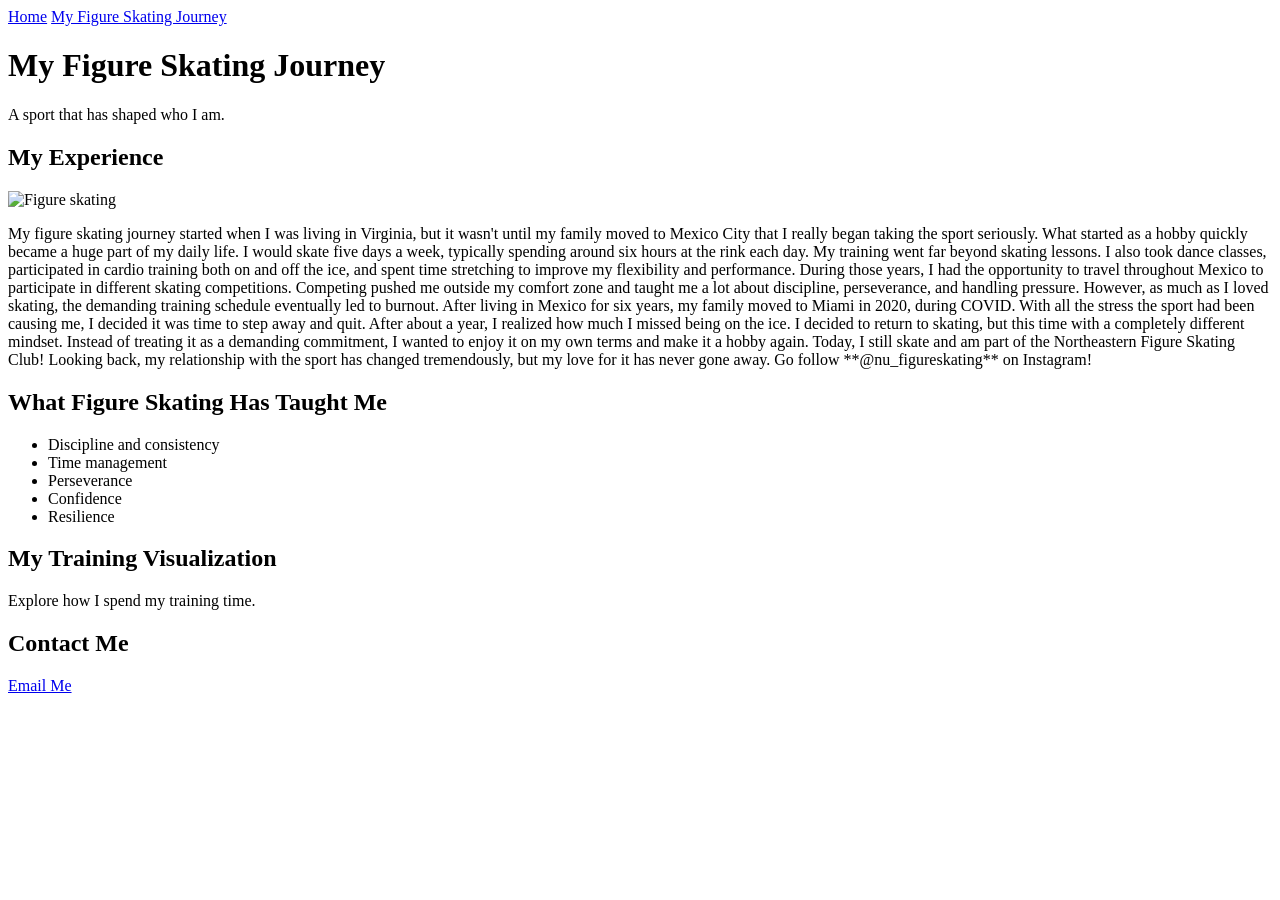
==== about.html @ 5efeaf84 "Create about.html" ====
<!DOCTYPE html>
<html lang="en">
<head>
    <meta charset="UTF-8">
    <meta name="viewport" content="width=device-width, initial-scale=1.0">
    <title>My Figure Skating Journey</title>

    <link rel="stylesheet" href="styles.css">

    <script src="https://d3js.org/d3.v7.min.js"></script>
</head>

<body>

    <!-- Navigation -->
    <nav>
        <a href="index.html">Home</a>
        <a href="about.html">My Figure Skating Journey</a>
    </nav>

    <!-- Page Header -->
    <header>
        <h1>My Figure Skating Journey</h1>
        <p>A sport that has shaped who I am.</p>
    </header>

    <!-- Main Content -->
    <main>
        <section>
            <h2>My Experience</h2>

            <img src="images/skating-interest.jpg"
                 alt="Figure skating">

            <p>
                My figure skating journey started when I was living in Virginia, but it wasn't until my family moved to Mexico City that I really began taking the sport seriously. What started as a hobby quickly became a huge part of my daily life. I would skate five days a week, typically spending around six hours at the rink each day. My training went far beyond skating lessons. I also took dance classes, participated in cardio training both on and off the ice, and spent time stretching to improve my flexibility and performance.

                During those years, I had the opportunity to travel throughout Mexico to participate in different skating competitions. Competing pushed me outside my comfort zone and taught me a lot about discipline, perseverance, and handling pressure. However, as much as I loved skating, the demanding training schedule eventually led to burnout. After living in Mexico for six years, my family moved to Miami in 2020, during COVID. With all the stress the sport had been causing me, I decided it was time to step away and quit.

                After about a year, I realized how much I missed being on the ice. I decided to return to skating, but this time with a completely different mindset. Instead of treating it as a demanding commitment, I wanted to enjoy it on my own terms and make it a hobby again.

                Today, I still skate and am part of the Northeastern Figure Skating Club! Looking back, my relationship with the sport has changed tremendously, but my love for it has never gone away. Go follow **@nu_figureskating** on Instagram!
            </p>
        </section>

        <section>
            <h2>What Figure Skating Has Taught Me</h2>

            <ul>
                <li>Discipline and consistency</li>
                <li>Time management</li>
                <li>Perseverance</li>
                <li>Confidence</li>
                <li>Resilience</li>
            </ul>
        </section>

        <section>
            <h2>My Training Visualization</h2>

            <p>
                Explore how I spend my training time.
            </p>

            <div id="myChart"></div>
        </section>
    </main>

    <!-- Contact Information -->
    <footer>
        <h2>Contact Me</h2>
        <a href="mailto:paredesrioboo.e@northeastern.edu">Email Me</a>
    </footer>

</body>
</html>
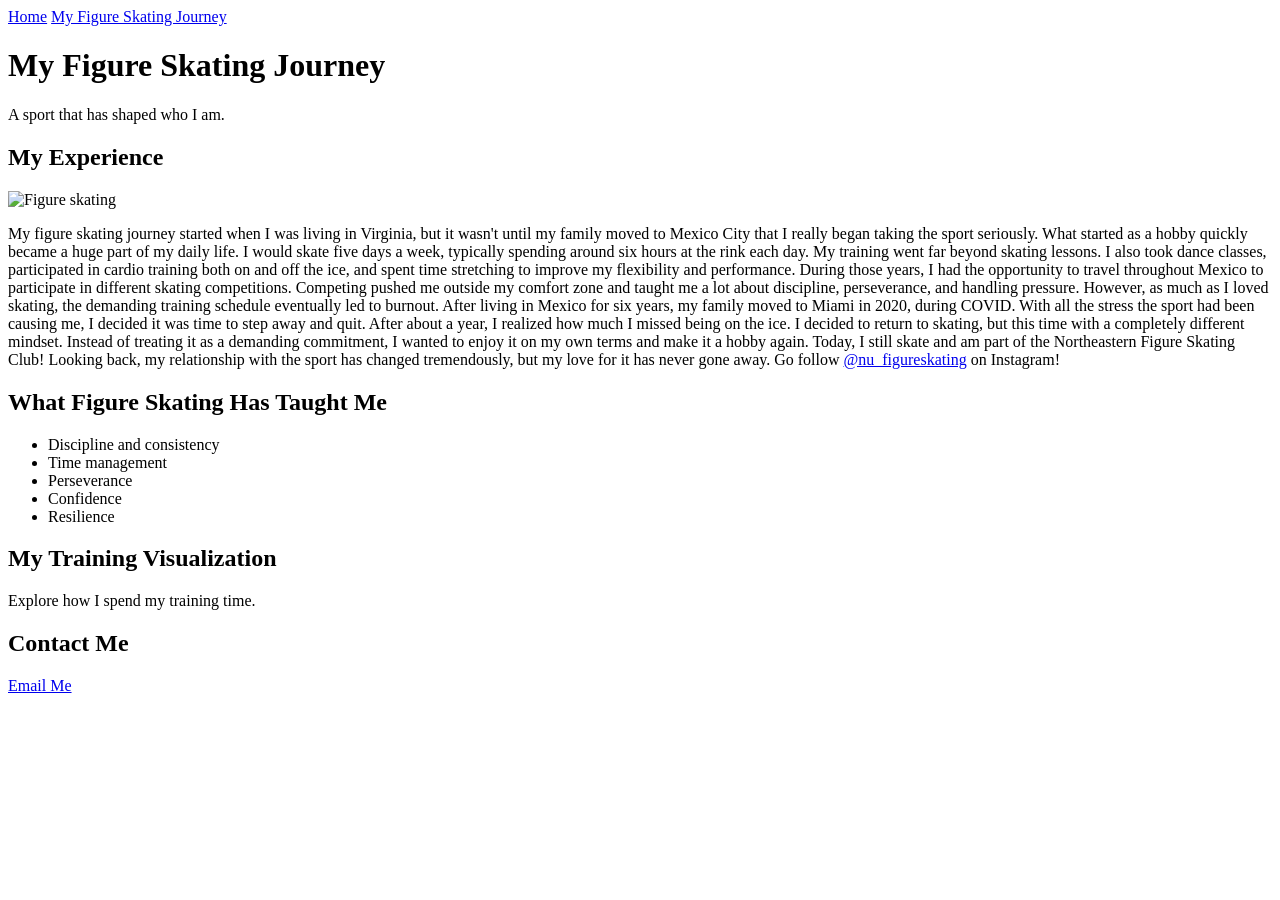
==== commit 10fd15da: "Update about.html" ====
--- a/about.html
+++ b/about.html
@@ -40,7 +40,7 @@
 
                 After about a year, I realized how much I missed being on the ice. I decided to return to skating, but this time with a completely different mindset. Instead of treating it as a demanding commitment, I wanted to enjoy it on my own terms and make it a hobby again.
 
-                Today, I still skate and am part of the Northeastern Figure Skating Club! Looking back, my relationship with the sport has changed tremendously, but my love for it has never gone away. Go follow **@nu_figureskating** on Instagram!
+                Today, I still skate and am part of the Northeastern Figure Skating Club! Looking back, my relationship with the sport has changed tremendously, but my love for it has never gone away. Go follow <a href="https://www.instagram.com/nu_figureskating/" target="_blank">@nu_figureskating</a> on Instagram!
             </p>
         </section>
 
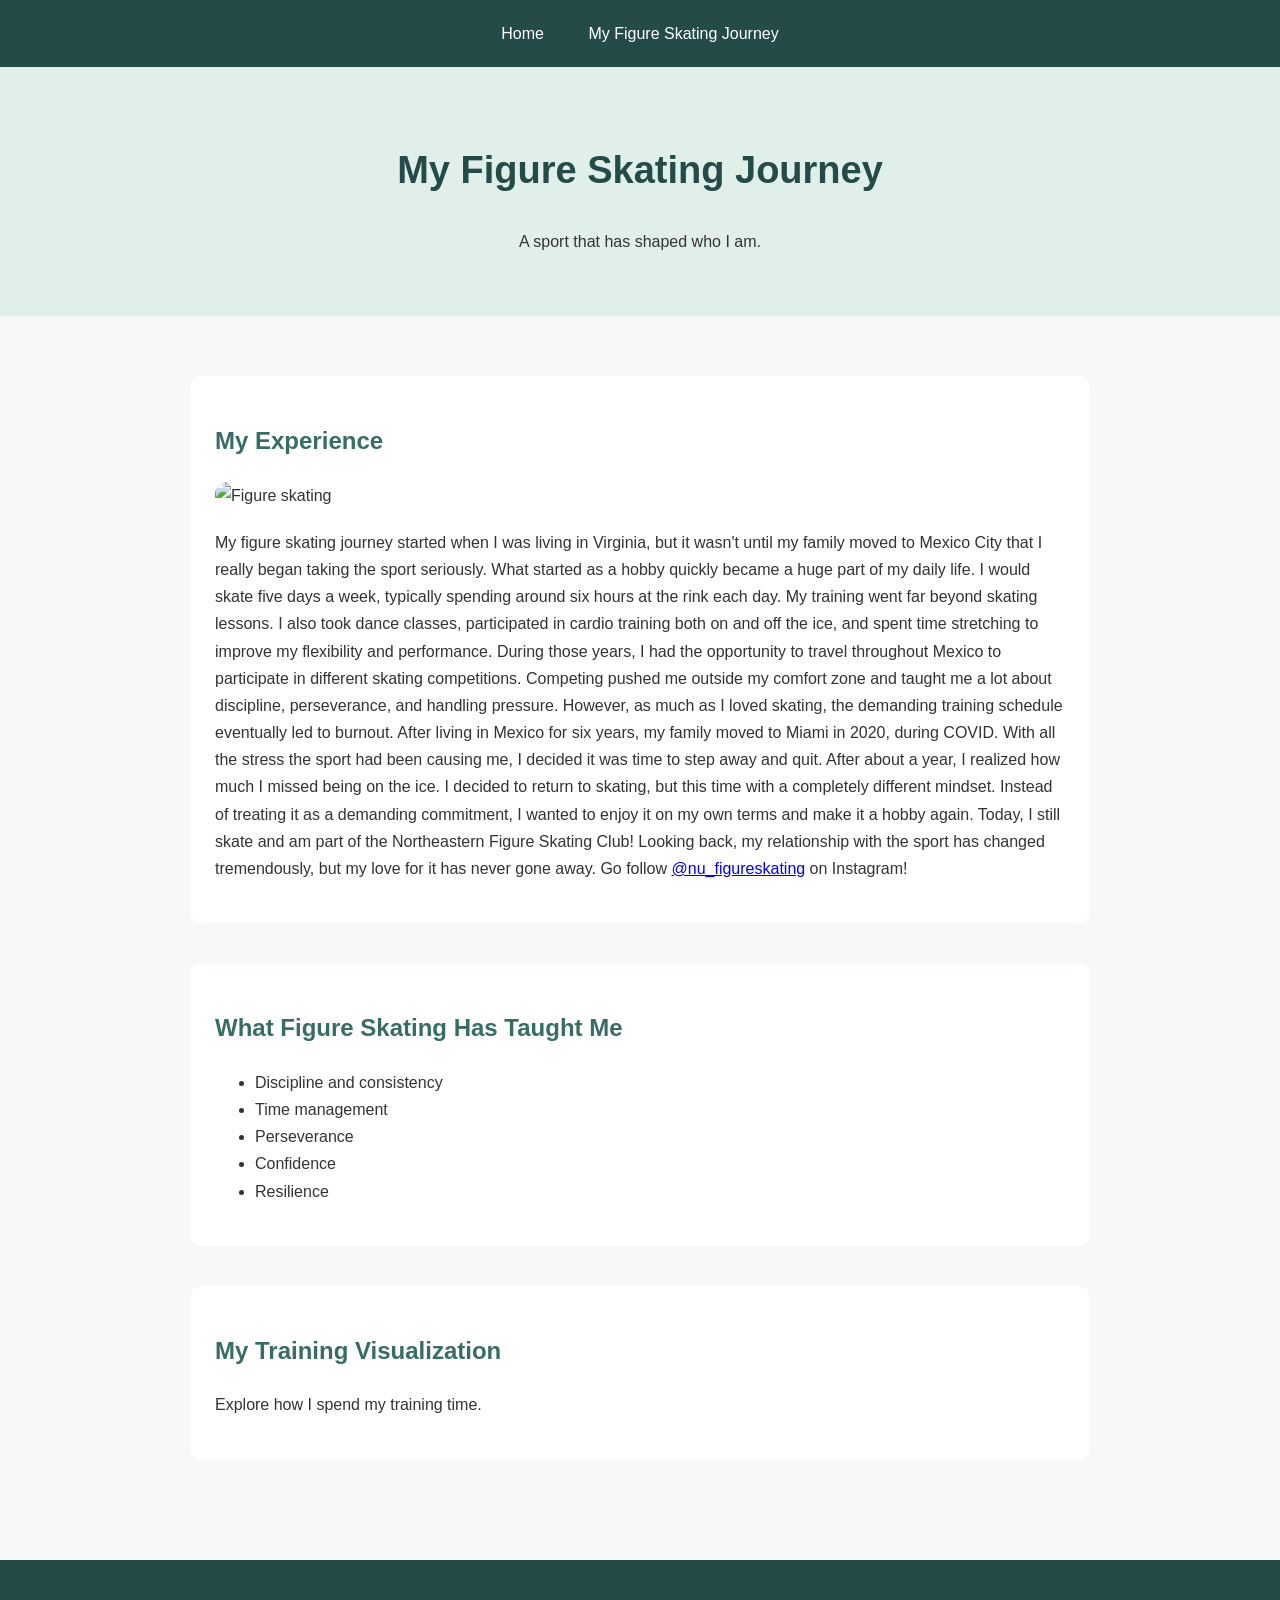
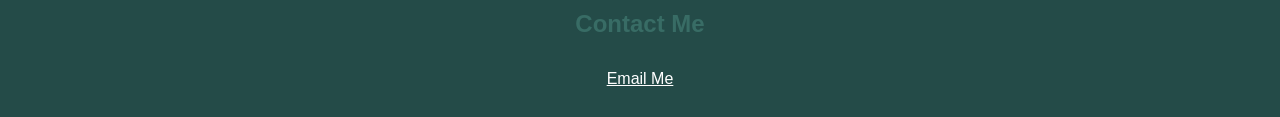
==== commit d36f2546: "Update about.html" ====
--- a/about.html
+++ b/about.html
@@ -6,7 +6,7 @@
     <meta name="viewport" content="width=device-width, initial-scale=1.0">
     <title>My Figure Skating Journey</title>
 
-    <link rel="stylesheet" href="styles.css">
+    <link rel="stylesheet" href="style.css">
 
     <script src="https://d3js.org/d3.v7.min.js"></script>
 </head>
@@ -73,5 +73,7 @@
         <a href="mailto:paredesrioboo.e@northeastern.edu">Email Me</a>
     </footer>
 
+    <script src="visualization.js"></script>
+
 </body>
 </html>
--- a/style.css
+++ b/style.css
@@ -0,0 +1,78 @@
+
+
+body {
+    font-family: Arial, sans-serif;
+    background-color: #F7F9F8;
+    color: #333333;
+    margin: 0;
+    line-height: 1.7;
+}
+
+/* Navigation bar */
+nav {
+    background-color: #244B48;
+    padding: 20px;
+    text-align: center;
+}
+
+nav a {
+    color: white;
+    text-decoration: none;
+    margin: 0 20px;
+    font-weight: 500;
+}
+
+nav a:hover {
+    color: #A9D5CC;
+}
+
+/* Page header */
+header {
+    background-color: #E1EFEB;
+    padding: 45px 20px;
+    text-align: center;
+}
+
+h1 {
+    color: #244B48;
+    font-size: 38px;
+}
+
+h2 {
+    color: #386C65;
+}
+
+/* Main content */
+main {
+    max-width: 900px;
+    margin: 40px auto;
+    padding: 20px;
+}
+
+section {
+    margin-bottom: 40px;
+    padding: 25px;
+    background-color: white;
+    border-radius: 12px;
+}
+
+/* Images */
+img {
+    max-width: 100%;
+    height: auto;
+    border-radius: 12px;
+    display: block;
+    margin: 20px auto;
+}
+
+/* Footer */
+footer {
+    background-color: #244B48;
+    color: white;
+    text-align: center;
+    padding: 25px;
+}
+
+footer a {
+    color: white;
+}
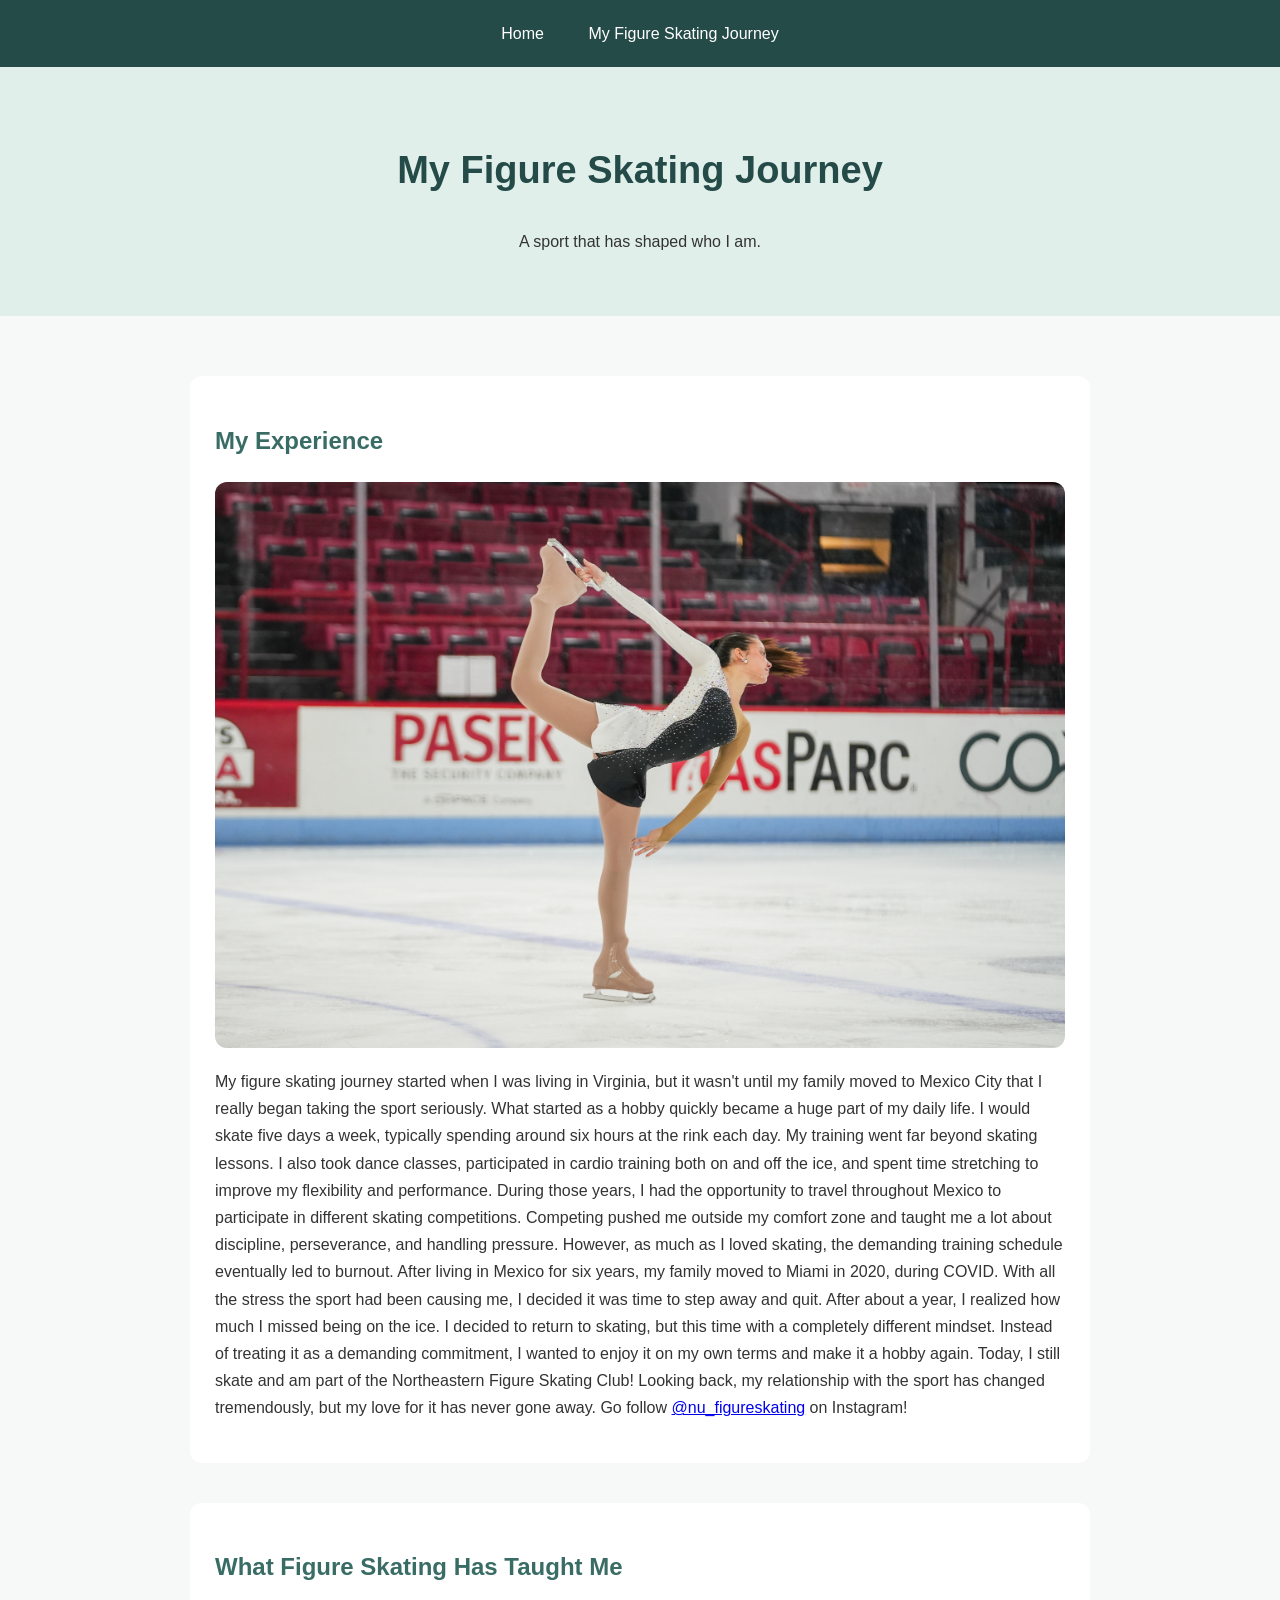
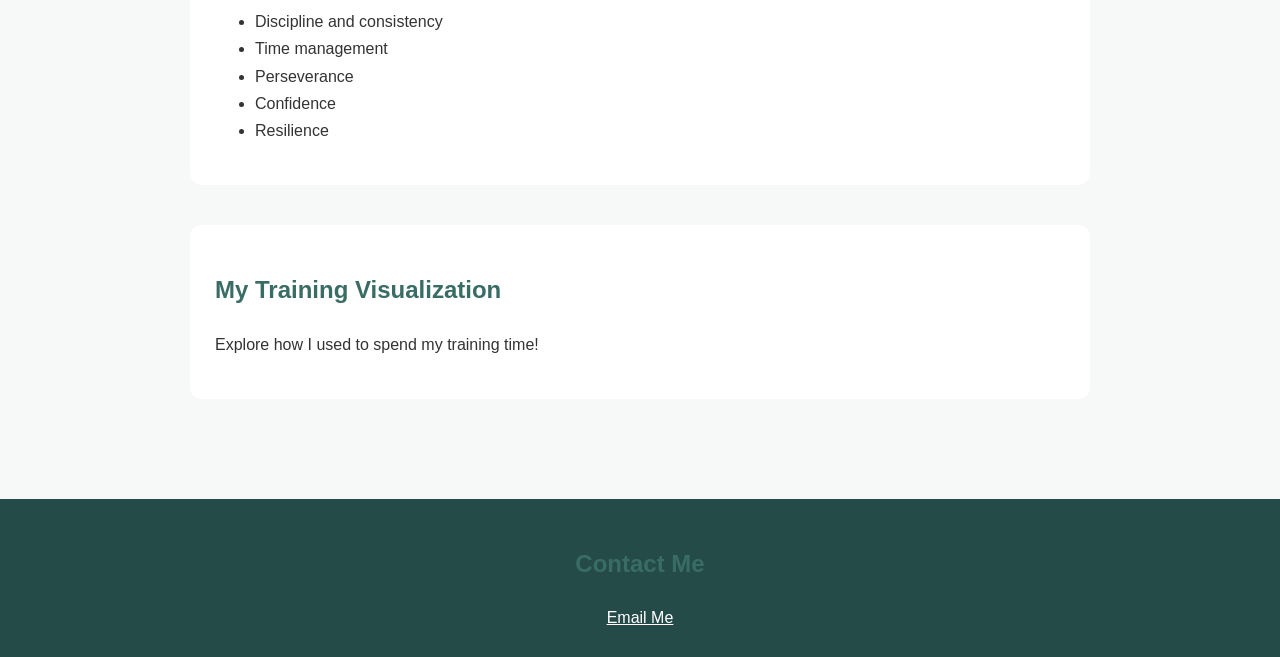
==== commit e7bd4e86: "Update about.html" ====
--- a/about.html
+++ b/about.html
@@ -60,7 +60,7 @@
             <h2>My Training Visualization</h2>
 
             <p>
-                Explore how I spend my training time.
+                Explore how I used to spend my training time!
             </p>
 
             <div id="myChart"></div>
--- a/style.css
+++ b/style.css
@@ -63,6 +63,8 @@
     border-radius: 12px;
     display: block;
     margin: 20px auto;
+}.profile-photo {
+    width: 280px;
 }
 
 /* Footer */
